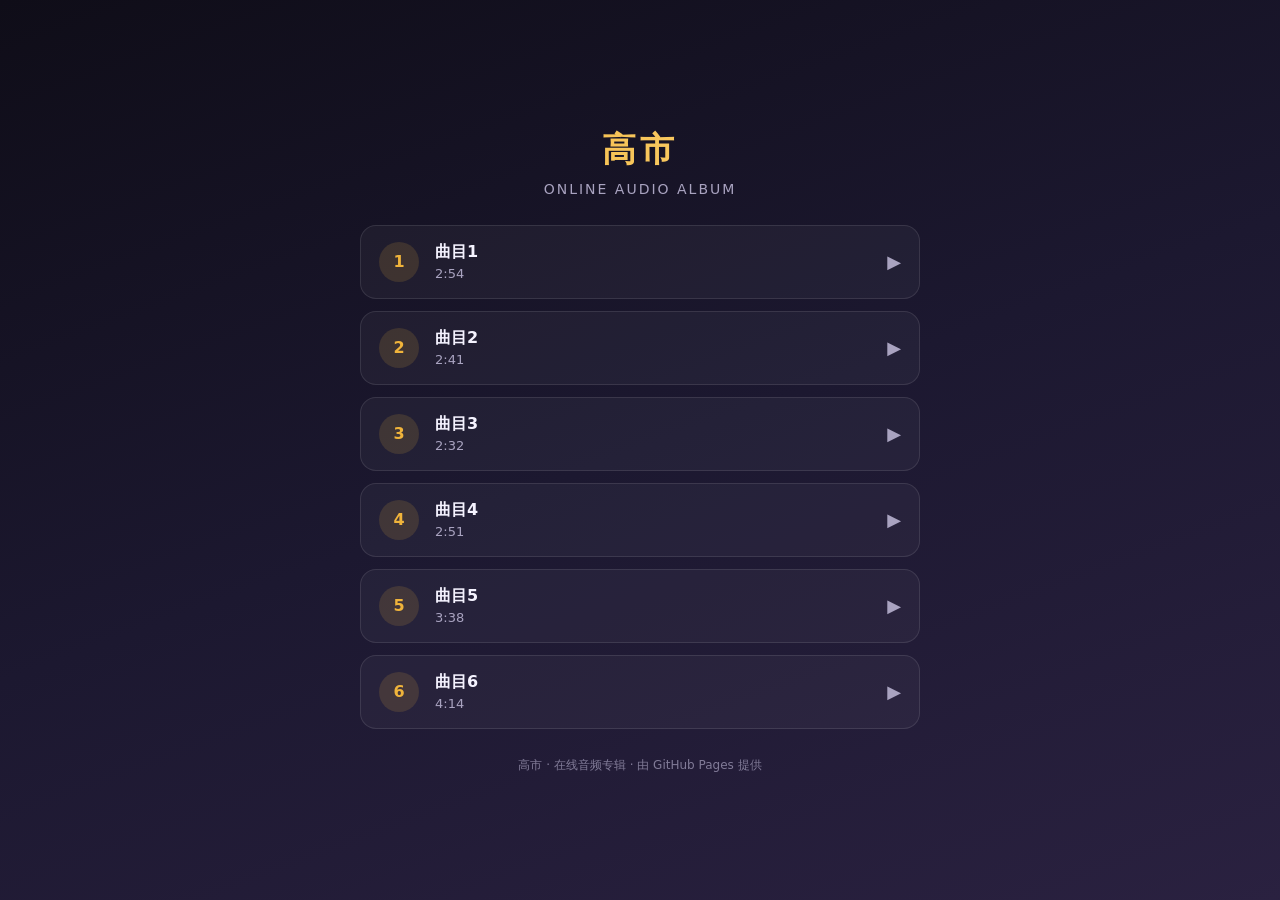
==== index.html @ a5a797fd "高市在线音频专辑：主页面+6个播放页" ====
<!DOCTYPE html>
<html lang="zh-CN">
<head>
  <meta charset="UTF-8">
  <meta name="viewport" content="width=device-width, initial-scale=1.0">
  <title>高市 · 音频专辑</title>
  <link rel="stylesheet" href="css/style.css">
</head>
<body>
  <div class="wrap">
    <header class="header">
      <h1>高市</h1>
      <p class="sub">ONLINE AUDIO ALBUM</p>
    </header>

    <!-- 曲目列表：点击任意一首进入对应播放页 -->
    <ul class="tracklist">
      <li><a href="song1.html"><span class="num">1</span><div class="meta"><div class="name">曲目1</div><div class="duration">2:54</div></div><span class="play-arrow">▶</span></a></li>
      <li><a href="song2.html"><span class="num">2</span><div class="meta"><div class="name">曲目2</div><div class="duration">2:41</div></div><span class="play-arrow">▶</span></a></li>
      <li><a href="song3.html"><span class="num">3</span><div class="meta"><div class="name">曲目3</div><div class="duration">2:32</div></div><span class="play-arrow">▶</span></a></li>
      <li><a href="song4.html"><span class="num">4</span><div class="meta"><div class="name">曲目4</div><div class="duration">2:51</div></div><span class="play-arrow">▶</span></a></li>
      <li><a href="song5.html"><span class="num">5</span><div class="meta"><div class="name">曲目5</div><div class="duration">3:38</div></div><span class="play-arrow">▶</span></a></li>
      <li><a href="song6.html"><span class="num">6</span><div class="meta"><div class="name">曲目6</div><div class="duration">4:14</div></div><span class="play-arrow">▶</span></a></li>
    </ul>

    <footer class="footer">高市 · 在线音频专辑 · 由 GitHub Pages 提供</footer>
  </div>
</body>
</html>
---- css/style.css ----
/* ============================================================
   高市 · 在线音频专辑  -  共享样式表
   修改站点配色/字体时，改这里即可全局生效
   ============================================================ */
:root {
  --bg-1: #0f0d18;        /* 页面背景渐变-深 */
  --bg-2: #1c1830;        /* 页面背景渐变-中 */
  --bg-3: #2a2140;        /* 页面背景渐变-浅 */
  --card: rgba(255, 255, 255, 0.04);   /* 卡片底色 */
  --card-border: rgba(255, 255, 255, 0.10);
  --text: #f5f3ff;        /* 主文字 */
  --text-dim: #a9a3c0;    /* 次要文字 */
  --accent: #f0b43b;      /* 强调色（金色） */
  --accent-2: #f59e0b;
  --radius: 16px;
}

* { margin: 0; padding: 0; box-sizing: border-box; }

body {
  font-family: "PingFang SC", "Microsoft YaHei", "Segoe UI", system-ui, sans-serif;
  color: var(--text);
  min-height: 100vh;
  background: linear-gradient(160deg, var(--bg-1) 0%, var(--bg-2) 50%, var(--bg-3) 100%);
  display: flex;
  flex-direction: column;
  align-items: center;
  justify-content: center;
  padding: 40px 20px;
}

.wrap {
  width: 100%;
  max-width: 560px;
}

/* ---------- 页头 ---------- */
.header { text-align: center; margin-bottom: 28px; }
.header h1 {
  font-size: 34px;
  letter-spacing: 4px;
  font-weight: 700;
  background: linear-gradient(90deg, var(--accent), #ffd77a);
  -webkit-background-clip: text;
  background-clip: text;
  color: transparent;
}
.header .sub { color: var(--text-dim); margin-top: 8px; font-size: 14px; letter-spacing: 2px; }

/* ---------- 主页面：曲目列表 ---------- */
.tracklist { list-style: none; }
.tracklist li {
  background: var(--card);
  border: 1px solid var(--card-border);
  border-radius: var(--radius);
  margin-bottom: 12px;
  overflow: hidden;
}
.tracklist a {
  display: flex;
  align-items: center;
  gap: 16px;
  padding: 16px 18px;
  text-decoration: none;
  color: var(--text);
  transition: background 0.25s, transform 0.1s;
}
.tracklist a:hover { background: rgba(240, 180, 59, 0.10); transform: translateY(-1px); }
.tracklist .num {
  width: 40px; height: 40px; flex: 0 0 40px;
  display: flex; align-items: center; justify-content: center;
  border-radius: 50%;
  background: rgba(240, 180, 59, 0.14);
  color: var(--accent);
  font-weight: 700;
}
.tracklist .meta { flex: 1; }
.tracklist .name { font-size: 16px; font-weight: 600; }
.tracklist .duration { color: var(--text-dim); font-size: 13px; margin-top: 3px; }
.tracklist .play-arrow { color: var(--text-dim); font-size: 18px; }

/* ---------- 子页面：播放器 ---------- */
.player {
  background: var(--card);
  border: 1px solid var(--card-border);
  border-radius: 22px;
  padding: 32px 28px;
  text-align: center;
  box-shadow: 0 20px 50px rgba(0, 0, 0, 0.35);
}

/* 封面（纯CSS，无需图片） */
.cover {
  width: 180px; height: 180px;
  margin: 0 auto 22px;
  border-radius: 20px;
  display: flex; align-items: center; justify-content: center;
  background: linear-gradient(135deg, #f59e0b, #f97316 60%, #7c3aed);
  font-size: 52px; font-weight: 800; color: #fff;
  letter-spacing: 2px;
  box-shadow: 0 10px 30px rgba(240, 150, 40, 0.35);
}

.player h2 { font-size: 24px; font-weight: 700; }
.player .album { color: var(--text-dim); font-size: 13px; margin-top: 6px; letter-spacing: 1px; }

/* 播放/暂停按钮 */
.btn-play {
  width: 68px; height: 68px;
  margin: 24px auto 20px;
  border: none; border-radius: 50%;
  background: linear-gradient(135deg, var(--accent), var(--accent-2));
  color: #1a1405;
  font-size: 26px;
  cursor: pointer;
  display: flex; align-items: center; justify-content: center;
  box-shadow: 0 8px 22px rgba(240, 150, 40, 0.45);
  transition: transform 0.12s, box-shadow 0.2s;
}
.btn-play:hover { transform: scale(1.06); box-shadow: 0 10px 28px rgba(240, 150, 40, 0.6); }
.btn-play:active { transform: scale(0.97); }

/* 进度条 */
.progress-row { display: flex; align-items: center; gap: 12px; margin-bottom: 8px; }
.time { font-size: 12px; color: var(--text-dim); min-width: 42px; }
.time.right { text-align: right; }

input[type="range"].progress {
  -webkit-appearance: none;
  appearance: none;
  flex: 1;
  height: 6px;
  border-radius: 3px;
  background: rgba(255, 255, 255, 0.16);
  outline: none;
  cursor: pointer;
}
input[type="range"].progress::-webkit-slider-thumb {
  -webkit-appearance: none;
  appearance: none;
  width: 14px; height: 14px;
  border-radius: 50%;
  background: var(--accent);
  box-shadow: 0 0 8px rgba(240, 180, 59, 0.6);
}
input[type="range"].progress::-moz-range-thumb {
  width: 14px; height: 14px;
  border: none; border-radius: 50%;
  background: var(--accent);
}

/* 下载按钮 */
.btn-download {
  display: inline-block;
  margin-top: 22px;
  padding: 12px 26px;
  border-radius: 999px;
  background: var(--card);
  border: 1px solid var(--card-border);
  color: var(--text);
  text-decoration: none;
  font-size: 14px;
  transition: background 0.2s, color 0.2s;
}
.btn-download:hover { background: var(--accent); color: #1a1405; border-color: var(--accent); }

/* 返回链接 */
.back {
  display: inline-block;
  margin-top: 24px;
  color: var(--text-dim);
  text-decoration: none;
  font-size: 13px;
}
.back:hover { color: var(--accent); }

.footer { text-align: center; color: var(--text-dim); font-size: 12px; margin-top: 28px; opacity: 0.7; }
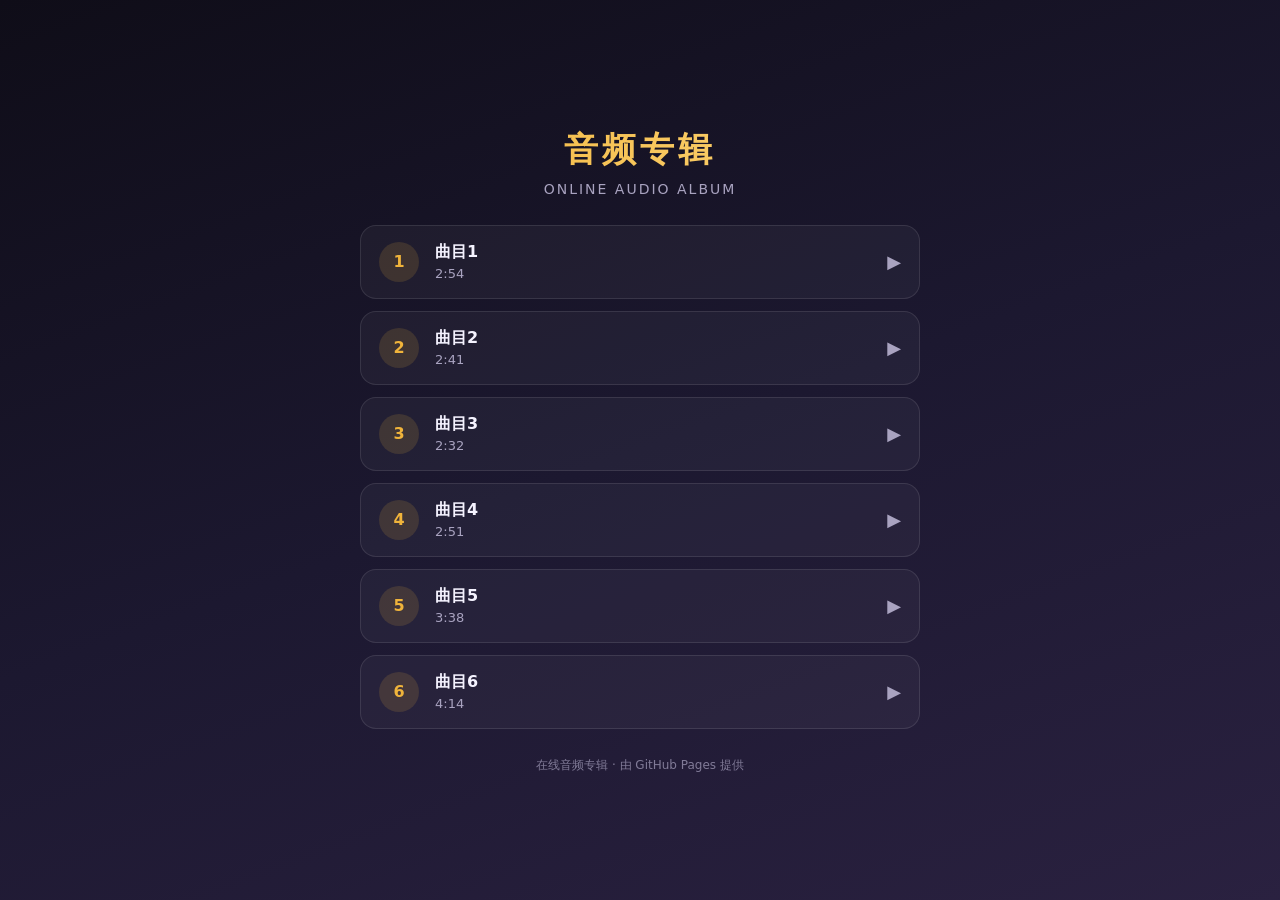
==== commit f7200dd6: "移除所有'高市'字样，替换为'音频专辑'" ====
--- a/index.html
+++ b/index.html
@@ -3,13 +3,13 @@
 <head>
   <meta charset="UTF-8">
   <meta name="viewport" content="width=device-width, initial-scale=1.0">
-  <title>高市 · 音频专辑</title>
+  <title>音频专辑</title>
   <link rel="stylesheet" href="css/style.css">
 </head>
 <body>
   <div class="wrap">
     <header class="header">
-      <h1>高市</h1>
+      <h1>音频专辑</h1>
       <p class="sub">ONLINE AUDIO ALBUM</p>
     </header>
 
@@ -23,7 +23,7 @@
       <li><a href="song6.html"><span class="num">6</span><div class="meta"><div class="name">曲目6</div><div class="duration">4:14</div></div><span class="play-arrow">▶</span></a></li>
     </ul>
 
-    <footer class="footer">高市 · 在线音频专辑 · 由 GitHub Pages 提供</footer>
+    <footer class="footer">在线音频专辑 · 由 GitHub Pages 提供</footer>
   </div>
 </body>
 </html>
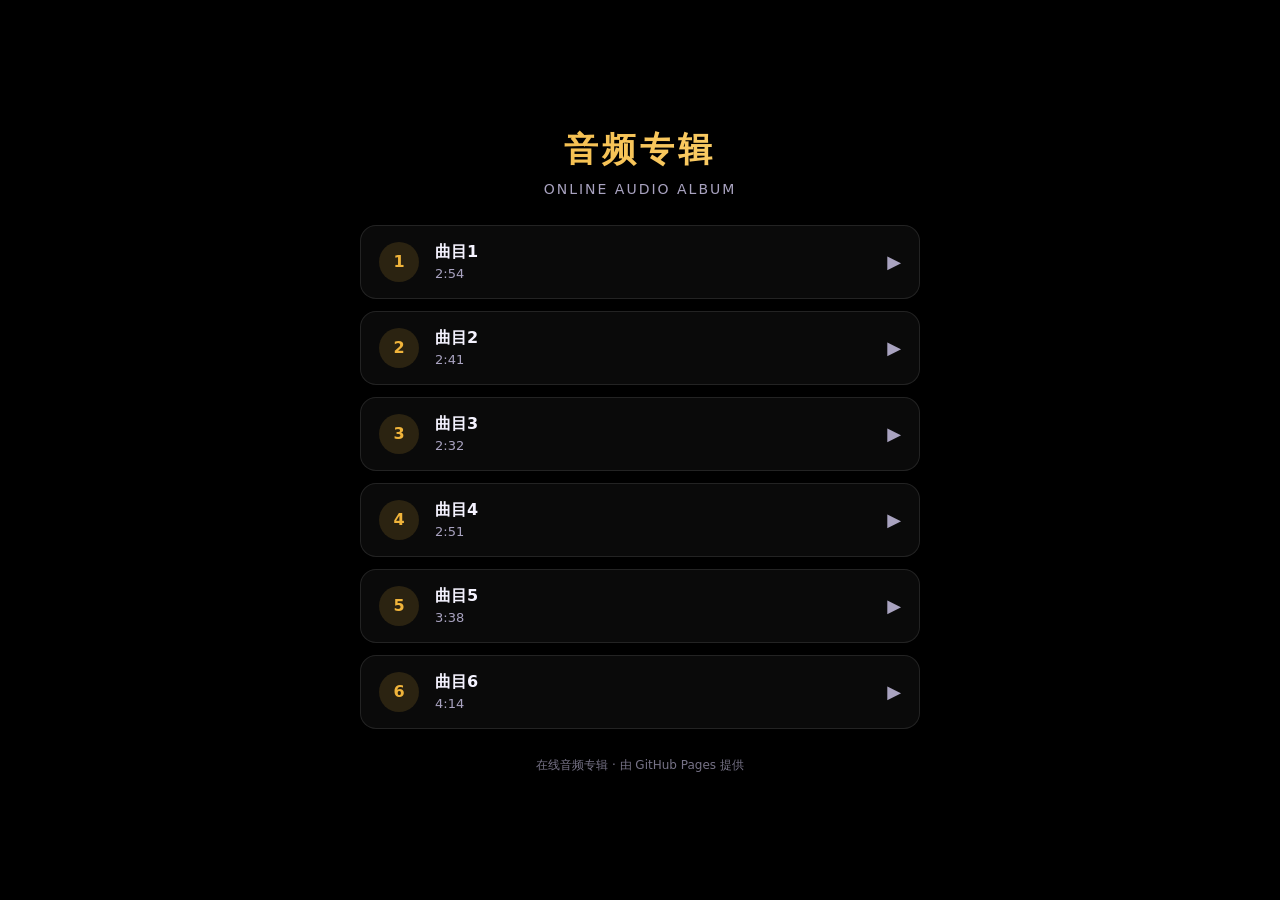
==== commit 23496895: "CSS加版本号强制刷新，背景纯黑" ====
--- a/index.html
+++ b/index.html
@@ -4,7 +4,7 @@
   <meta charset="UTF-8">
   <meta name="viewport" content="width=device-width, initial-scale=1.0">
   <title>音频专辑</title>
-  <link rel="stylesheet" href="css/style.css">
+  <link rel="stylesheet" href="css/style.css?v=2">
 </head>
 <body>
   <div class="wrap">
--- a/css/style.css
+++ b/css/style.css
@@ -21,7 +21,7 @@
   font-family: "PingFang SC", "Microsoft YaHei", "Segoe UI", system-ui, sans-serif;
   color: var(--text);
   min-height: 100vh;
-  background: linear-gradient(160deg, var(--bg-1) 0%, var(--bg-2) 50%, var(--bg-3) 100%);
+  background: #000000;   /* 纯黑背景 */
   display: flex;
   flex-direction: column;
   align-items: center;
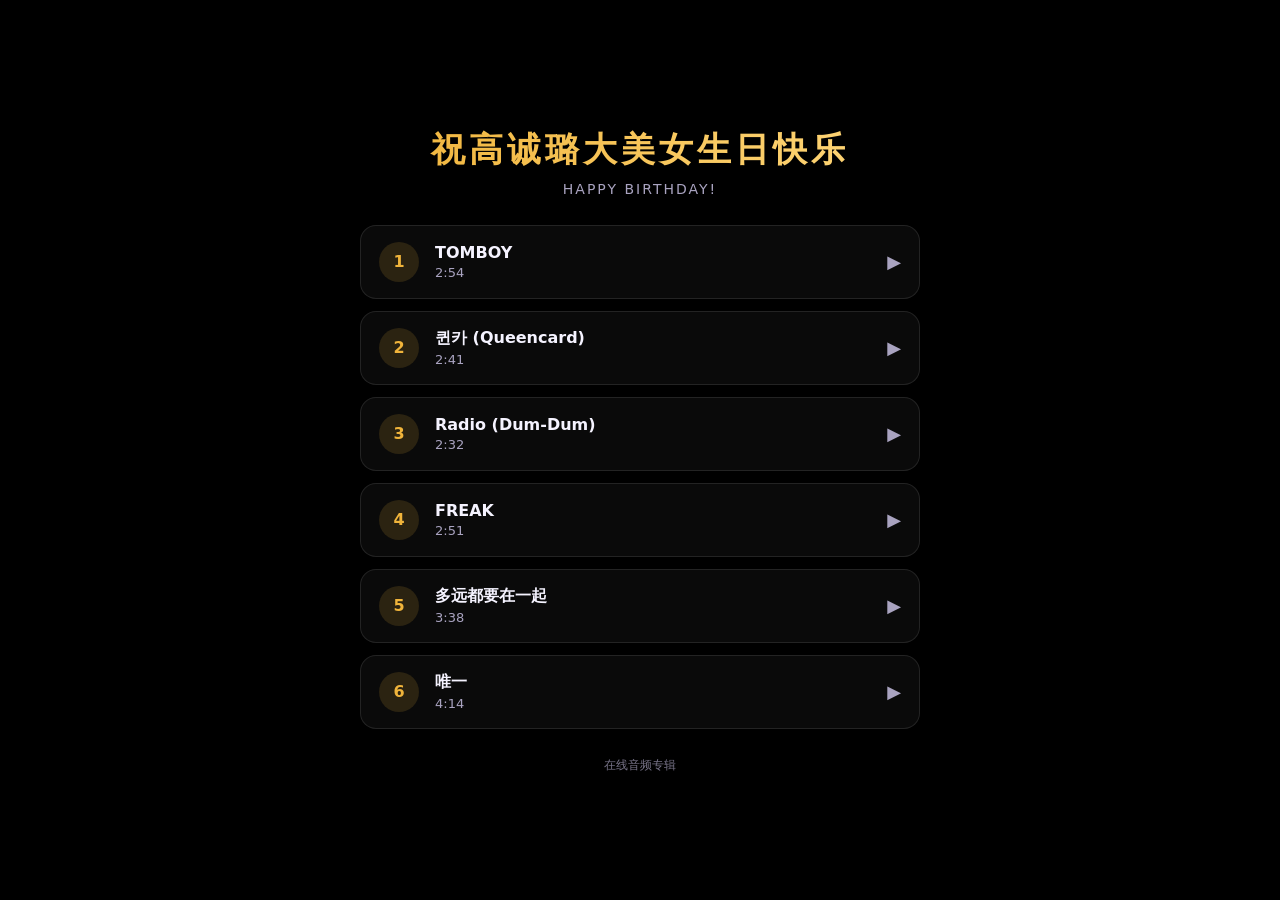
==== commit 9789a837: "更新歌曲名称、歌手、下载文件名" ====
--- a/index.html
+++ b/index.html
@@ -3,27 +3,27 @@
 <head>
   <meta charset="UTF-8">
   <meta name="viewport" content="width=device-width, initial-scale=1.0">
-  <title>音频专辑</title>
-  <link rel="stylesheet" href="css/style.css?v=2">
+  <title>祝高诚璐大美女生日快乐</title>
+  <link rel="stylesheet" href="css/style.css?v=3">
 </head>
 <body>
   <div class="wrap">
     <header class="header">
-      <h1>音频专辑</h1>
-      <p class="sub">ONLINE AUDIO ALBUM</p>
+      <h1>祝高诚璐大美女生日快乐</h1>
+      <p class="sub">HAPPY BIRTHDAY!</p>
     </header>
 
     <!-- 曲目列表：点击任意一首进入对应播放页 -->
     <ul class="tracklist">
-      <li><a href="song1.html"><span class="num">1</span><div class="meta"><div class="name">曲目1</div><div class="duration">2:54</div></div><span class="play-arrow">▶</span></a></li>
-      <li><a href="song2.html"><span class="num">2</span><div class="meta"><div class="name">曲目2</div><div class="duration">2:41</div></div><span class="play-arrow">▶</span></a></li>
-      <li><a href="song3.html"><span class="num">3</span><div class="meta"><div class="name">曲目3</div><div class="duration">2:32</div></div><span class="play-arrow">▶</span></a></li>
-      <li><a href="song4.html"><span class="num">4</span><div class="meta"><div class="name">曲目4</div><div class="duration">2:51</div></div><span class="play-arrow">▶</span></a></li>
-      <li><a href="song5.html"><span class="num">5</span><div class="meta"><div class="name">曲目5</div><div class="duration">3:38</div></div><span class="play-arrow">▶</span></a></li>
-      <li><a href="song6.html"><span class="num">6</span><div class="meta"><div class="name">曲目6</div><div class="duration">4:14</div></div><span class="play-arrow">▶</span></a></li>
+      <li><a href="song1.html"><span class="num">1</span><div class="meta"><div class="name">TOMBOY</div><div class="duration">2:54</div></div><span class="play-arrow">▶</span></a></li>
+      <li><a href="song2.html"><span class="num">2</span><div class="meta"><div class="name">퀸카 (Queencard)</div><div class="duration">2:41</div></div><span class="play-arrow">▶</span></a></li>
+      <li><a href="song3.html"><span class="num">3</span><div class="meta"><div class="name">Radio (Dum-Dum)</div><div class="duration">2:32</div></div><span class="play-arrow">▶</span></a></li>
+      <li><a href="song4.html"><span class="num">4</span><div class="meta"><div class="name">FREAK</div><div class="duration">2:51</div></div><span class="play-arrow">▶</span></a></li>
+      <li><a href="song5.html"><span class="num">5</span><div class="meta"><div class="name">多远都要在一起</div><div class="duration">3:38</div></div><span class="play-arrow">▶</span></a></li>
+      <li><a href="song6.html"><span class="num">6</span><div class="meta"><div class="name">唯一</div><div class="duration">4:14</div></div><span class="play-arrow">▶</span></a></li>
     </ul>
 
-    <footer class="footer">在线音频专辑 · 由 GitHub Pages 提供</footer>
+    <footer class="footer">在线音频专辑</footer>
   </div>
 </body>
 </html>
--- a/css/style.css
+++ b/css/style.css
@@ -89,7 +89,7 @@
   box-shadow: 0 20px 50px rgba(0, 0, 0, 0.35);
 }
 
-/* 封面（纯CSS，无需图片） */
+/* 封面（CSS占位 / 真实图片二选一） */
 .cover {
   width: 180px; height: 180px;
   margin: 0 auto 22px;
@@ -99,6 +99,14 @@
   font-size: 52px; font-weight: 800; color: #fff;
   letter-spacing: 2px;
   box-shadow: 0 10px 30px rgba(240, 150, 40, 0.35);
+}
+.cover-img {
+  width: 180px; height: 180px;
+  margin: 0 auto 22px;
+  border-radius: 20px;
+  object-fit: cover;
+  display: block;
+  box-shadow: 0 10px 30px rgba(0, 0, 0, 0.5);
 }
 
 .player h2 { font-size: 24px; font-weight: 700; }
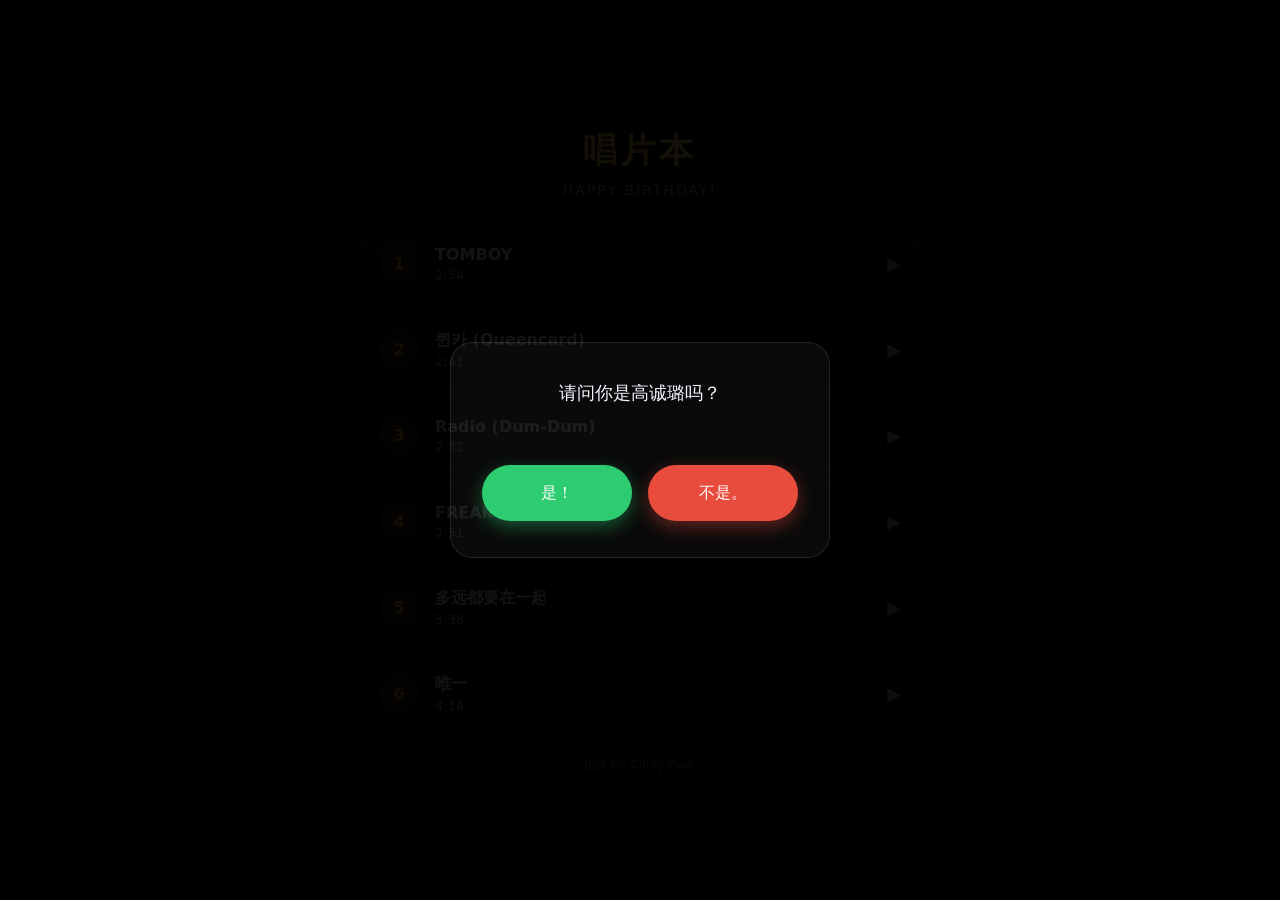
==== commit e097752d: "新增进门选择题与贺卡界面" ====
--- a/index.html
+++ b/index.html
@@ -3,13 +3,53 @@
 <head>
   <meta charset="UTF-8">
   <meta name="viewport" content="width=device-width, initial-scale=1.0">
-  <title>祝高诚璐大美女生日快乐</title>
-  <link rel="stylesheet" href="css/style.css?v=3">
+  <title>唱片本</title>
+  <link rel="stylesheet" href="css/style.css?v=5">
 </head>
 <body>
-  <div class="wrap">
+
+  <!-- ============ 屏幕一：选择题（进主页先看到这个） ============ -->
+  <div id="screen-question" class="overlay show">
+    <div class="quiz-card">
+      <!-- 题目文字：在这里填写你的问题 -->
+      <p class="quiz-question" id="quizQuestion">请问你是高诚璐吗？</p>
+
+      <div class="quiz-buttons">
+        <!-- 左侧：绿色按钮（文字留空，自己改） -->
+        <button id="btnGreen" class="quiz-btn btn-green">是！</button>
+        <!-- 右侧：红色按钮（文字留空，自己改） -->
+        <button id="btnRed" class="quiz-btn btn-red">不是。</button>
+      </div>
+    </div>
+  </div>
+
+  <!-- ============ 屏幕二：贺卡（点绿色按钮后进入） ============ -->
+  <div id="screen-card" class="overlay">
+    <div class="paper-wrap">
+      <!-- 右上角：小叉（点它进主界面） -->
+      <button id="btnCloseCard" class="close-x" aria-label="关闭">✕</button>
+      <!-- 一张纸：纸上的段落在这里自己写 -->
+      <div class="paper">
+        <div class="paper-content" id="cardContent">To:高诚璐
+          祝你十三岁生日快乐，已经成为了一位Teenager。
+          在新的一年里，希望你能好好学习，争取进步。早日逃脱陈嘉树、马勍天和我这样的人的嘲笑，让全班对你刮目相看。
+          我特意为你准备了这份“唱片本”的生日礼物，里面的歌曲都是我精心挑选的。希望你在以后可以听到更多你喜爱的音乐，遇见更多你喜爱的明星。
+          新一岁，继续闪闪发光，年年都有新惊喜。
+          ————于皓洋
+        </div>
+      </div>
+    </div>
+  </div>
+
+  <!-- ============ 屏幕三：退出提示（点红键后，若浏览器不允许真正关闭） ============ -->
+  <div id="screen-exit" class="overlay">
+    <p class="exit-message">页面已关闭</p>
+  </div>
+
+  <!-- ============ 屏幕四：主界面（曲目列表） ============ -->
+  <div id="screen-main" class="wrap">
     <header class="header">
-      <h1>祝高诚璐大美女生日快乐</h1>
+      <h1>唱片本</h1>
       <p class="sub">HAPPY BIRTHDAY!</p>
     </header>
 
@@ -23,7 +63,35 @@
       <li><a href="song6.html"><span class="num">6</span><div class="meta"><div class="name">唯一</div><div class="duration">4:14</div></div><span class="play-arrow">▶</span></a></li>
     </ul>
 
-    <footer class="footer">在线音频专辑</footer>
+    <footer class="footer">Just for Cindy Gao.</footer>
   </div>
+
+  <script>
+    // 切换屏幕的辅助函数
+    function show(id) {
+      ['screen-question', 'screen-card', 'screen-exit', 'screen-main'].forEach(function (s) {
+        var el = document.getElementById(s);
+        if (el) el.classList.remove('show');
+      });
+      var target = document.getElementById(id);
+      if (target) target.classList.add('show');
+    }
+
+    // 绿色按钮 → 进入贺卡界面
+    document.getElementById('btnGreen').addEventListener('click', function () {
+      show('screen-card');
+    });
+
+    // 红色按钮 → 退出页面（多数浏览器不允许脚本直接关闭，会走下面的退出提示）
+    document.getElementById('btnRed').addEventListener('click', function () {
+      window.close();
+      show('screen-exit');
+    });
+
+    // 贺卡右上角小叉 → 进入主界面
+    document.getElementById('btnCloseCard').addEventListener('click', function () {
+      show('screen-main');
+    });
+  </script>
 </body>
 </html>
--- a/css/style.css
+++ b/css/style.css
@@ -142,17 +142,18 @@
   background: rgba(255, 255, 255, 0.16);
   outline: none;
   cursor: pointer;
+  touch-action: none;   /* 移动端：触摸滑块视为拖动，不触发页面滚动 */
 }
 input[type="range"].progress::-webkit-slider-thumb {
   -webkit-appearance: none;
   appearance: none;
-  width: 14px; height: 14px;
+  width: 18px; height: 18px;
   border-radius: 50%;
   background: var(--accent);
   box-shadow: 0 0 8px rgba(240, 180, 59, 0.6);
 }
 input[type="range"].progress::-moz-range-thumb {
-  width: 14px; height: 14px;
+  width: 18px; height: 18px;
   border: none; border-radius: 50%;
   background: var(--accent);
 }
@@ -183,3 +184,105 @@
 .back:hover { color: var(--accent); }
 
 .footer { text-align: center; color: var(--text-dim); font-size: 12px; margin-top: 28px; opacity: 0.7; }
+
+/* ============================================================
+   进门流程：选择题 / 贺卡纸 / 退出提示（index.html 使用）
+   ============================================================ */
+.overlay {
+  position: fixed;
+  inset: 0;
+  z-index: 100;
+  display: none;
+  flex-direction: column;
+  align-items: center;
+  justify-content: center;
+  padding: 24px;
+  background: rgba(0, 0, 0, 0.92);
+}
+.overlay.show { display: flex; }
+
+/* 屏幕一：选择题 */
+.quiz-card {
+  max-width: 380px;
+  width: 100%;
+  background: var(--card);
+  border: 1px solid var(--card-border);
+  border-radius: 22px;
+  padding: 36px 26px;
+  text-align: center;
+  box-shadow: 0 20px 50px rgba(0, 0, 0, 0.4);
+}
+.quiz-question {
+  font-size: 18px;
+  line-height: 1.6;
+  color: var(--text);
+  min-height: 60px;      /* 留出题目填写高度 */
+  margin-bottom: 26px;
+  word-break: break-word;
+}
+.quiz-buttons {
+  display: flex;
+  gap: 16px;
+  justify-content: center;
+}
+.quiz-btn {
+  flex: 1;
+  max-width: 150px;
+  min-width: 96px;
+  height: 56px;
+  border: none;
+  border-radius: 999px;
+  color: #fff;
+  font-size: 16px;
+  cursor: pointer;
+  display: flex; align-items: center; justify-content: center;
+  transition: transform 0.12s, box-shadow 0.2s, filter 0.2s;
+}
+.quiz-btn:hover { transform: translateY(-2px); filter: brightness(1.1); }
+.quiz-btn:active { transform: scale(0.96); }
+.btn-green { background: #2ecc71; box-shadow: 0 6px 18px rgba(46, 204, 113, 0.4); }
+.btn-red   { background: #e74c3c; box-shadow: 0 6px 18px rgba(231, 76, 60, 0.4); }
+
+/* 屏幕二：贺卡纸 */
+.paper-wrap {
+  position: relative;
+  max-width: 420px;
+  width: 100%;
+}
+.close-x {
+  position: absolute;
+  top: -14px; right: -6px;
+  width: 30px; height: 30px;
+  border: none; border-radius: 50%;
+  background: var(--accent);
+  color: #1a1405;
+  font-size: 15px; font-weight: 700;
+  cursor: pointer;
+  display: flex; align-items: center; justify-content: center;
+  box-shadow: 0 4px 12px rgba(0, 0, 0, 0.4);
+  z-index: 2;
+  transition: transform 0.12s;
+}
+.close-x:hover { transform: scale(1.1); }
+.paper {
+  background: #fdfbf3;               /* 纸色 */
+  color: #3a3326;
+  border-radius: 12px;
+  padding: 40px 30px 36px;
+  min-height: 320px;
+  box-shadow: 0 16px 40px rgba(0, 0, 0, 0.5);
+  font-size: 16px;
+  line-height: 1.9;
+}
+.paper-content {
+  white-space: pre-wrap;            /* 段落可换行 */
+  word-break: break-word;
+  min-height: 200px;
+}
+
+/* 屏幕三：退出提示（红键按下后，若浏览器不允许真正关闭页面） */
+.exit-message {
+  color: var(--text-dim);
+  font-size: 16px;
+  letter-spacing: 1px;
+}
